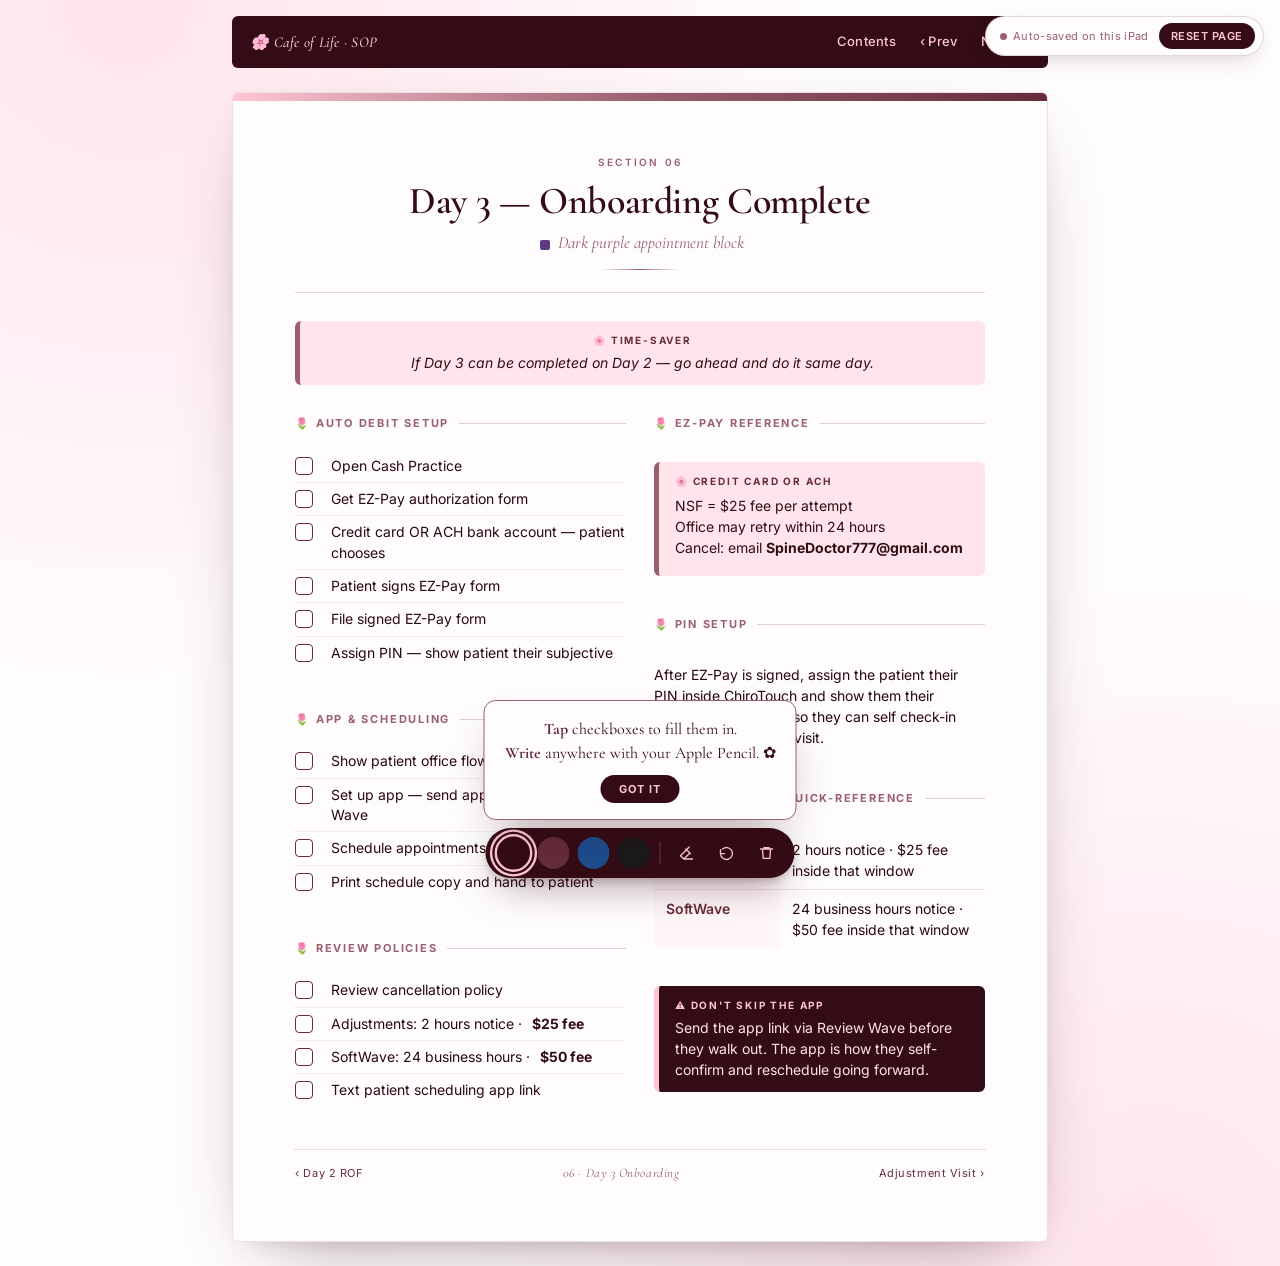
==== 06-day-3.html @ a01eae37 "Initial commit: Cafe of Life Chiropractic SOP binder Fillable per-page SOP website extracted from th" ====
<!DOCTYPE html>
<html lang="en">
<head>
<meta charset="UTF-8">
<meta name="viewport" content="width=device-width, initial-scale=1.0">
<title>06 &middot; Day 3 Onboarding &middot; Cafe of Life SOP</title>
<link rel="stylesheet" href="styles.css">
</head>
<body>

<nav class="topnav">
  <span class="brand">&#127800; Cafe of Life &middot; SOP</span>
  <span class="nav-links">
    <a href="index.html">Contents</a>
    <a href="05-day-2-rof.html">&lsaquo; Prev</a>
    <a href="07-adjustment.html">Next &rsaquo;</a>
  </span>
</nav>

<section class="page">
  <header class="page-header">
    <span class="eyebrow">Section 06</span>
    <h1>Day 3 &mdash; Onboarding Complete</h1>
    <p class="subtitle"><span style="display:inline-block;width:10px;height:10px;background:#5E3A82;border-radius:2px;vertical-align:middle;margin:0 4px;"></span> Dark purple appointment block</p>
    <span class="flourish"></span>
  </header>

  <div class="callout tip" style="text-align:center;">
    <span class="label">&#127800; Time-saver</span>
    If Day 3 can be completed on Day 2 &mdash; go ahead and do it same day.
  </div>

  <div class="cols-2">
    <div class="col">
      <h3 class="sub-heading with-bar">&#127799; Auto Debit Setup</h3>
      <ul class="checklist">
        <li>Open Cash Practice</li>
        <li>Get EZ-Pay authorization form</li>
        <li>Credit card OR ACH bank account &mdash; patient chooses</li>
        <li>Patient signs EZ-Pay form</li>
        <li>File signed EZ-Pay form</li>
        <li>Assign PIN &mdash; show patient their subjective</li>
      </ul>

      <h3 class="sub-heading with-bar">&#127799; App &amp; Scheduling</h3>
      <ul class="checklist">
        <li>Show patient office flow</li>
        <li>Set up app &mdash; send app link via Review Wave</li>
        <li>Schedule appointments 1&ndash;6 months out</li>
        <li>Print schedule copy and hand to patient</li>
      </ul>

      <h3 class="sub-heading with-bar">&#127799; Review Policies</h3>
      <ul class="checklist">
        <li>Review cancellation policy</li>
        <li>Adjustments: 2 hours notice &middot; <strong class="plum">$25 fee</strong></li>
        <li>SoftWave: 24 business hours &middot; <strong class="plum">$50 fee</strong></li>
        <li>Text patient scheduling app link</li>
      </ul>
    </div>

    <div class="col">
      <h3 class="sub-heading with-bar">&#127799; EZ-Pay Reference</h3>
      <div class="callout tip">
        <span class="label">&#127800; Credit Card OR ACH</span>
        <p style="margin:6px 0; font-style:normal;">
          NSF = $25 fee per attempt<br>
          Office may retry within 24 hours<br>
          Cancel: email <strong>SpineDoctor777@gmail.com</strong>
        </p>
      </div>

      <h3 class="sub-heading with-bar">&#127799; PIN Setup</h3>
      <p style="font-size:14px; color:var(--ink);">
        After EZ-Pay is signed, assign the patient their PIN inside ChiroTouch and show them their subjective input flow so they can self check-in starting on their next visit.
      </p>

      <h3 class="sub-heading with-bar">&#127799; Cancellation Quick-Reference</h3>
      <table class="info-table">
        <tr><th>Adjustment</th><td>2 hours notice &middot; $25 fee inside that window</td></tr>
        <tr><th>SoftWave</th><td>24 business hours notice &middot; $50 fee inside that window</td></tr>
      </table>

      <div class="callout warn" style="margin-top:14px;">
        <span class="label">&#9888; Don't skip the app</span>
        Send the app link via Review Wave before they walk out. The app is how they self-confirm and reschedule going forward.
      </div>
    </div>
  </div>

  <div class="page-footer">
    <a class="nav-link-back" href="05-day-2-rof.html">&lsaquo; Day 2 ROF</a>
    <span class="page-num">06 &middot; Day 3 Onboarding</span>
    <a href="07-adjustment.html">Adjustment Visit &rsaquo;</a>
  </div>
</section>

<script src="form.js" defer></script>
</body>
</html>
---- styles.css ----
/* ===========================================================
   Cafe of Life Chiropractic & Wellness — SOP Shared Styles
   Palette: #FFC5D3 (pink), #99606E (rose), #662C39 (burgundy), #330C15 (deep plum)
   =========================================================== */

@import url('https://fonts.googleapis.com/css2?family=Cormorant+Garamond:wght@400;500;600;700&family=Inter:wght@400;500;600;700&family=Caveat:wght@500;700&display=swap');

:root {
  --pink: #FFC5D3;
  --pink-soft: #FFE4EC;
  --pink-paper: #FFF6F8;
  --rose: #99606E;
  --burgundy: #662C39;
  --plum: #330C15;
  --ink: #2A0810;
  --paper: #FFFCFD;

  --serif: 'Cormorant Garamond', 'Playfair Display', Georgia, serif;
  --sans: 'Inter', -apple-system, BlinkMacSystemFont, 'Segoe UI', sans-serif;
  --script: 'Caveat', cursive;
}

* {
  box-sizing: border-box;
}

html {
  -webkit-font-smoothing: antialiased;
  -moz-osx-font-smoothing: grayscale;
}

body {
  margin: 0;
  padding: 0;
  font-family: var(--sans);
  color: var(--ink);
  background:
    radial-gradient(circle at 10% 0%, var(--pink-soft) 0%, transparent 40%),
    radial-gradient(circle at 90% 100%, var(--pink-soft) 0%, transparent 40%),
    var(--paper);
  line-height: 1.5;
  font-size: 15px;
}

/* ---------- PAGE LAYOUT (a single printable card per file) ---------- */
.page {
  max-width: 8.5in;
  min-height: 11in;
  margin: 24px auto;
  padding: 0.6in 0.65in;
  background: var(--paper);
  border: 1px solid rgba(102, 44, 57, 0.12);
  box-shadow: 0 30px 80px -40px rgba(51, 12, 21, 0.45),
              0 10px 30px -20px rgba(51, 12, 21, 0.25);
  position: relative;
  border-radius: 6px;
  overflow: hidden;
}

.page::before {
  content: "";
  position: absolute;
  top: 0;
  left: 0;
  right: 0;
  height: 8px;
  background: linear-gradient(90deg, var(--pink) 0%, var(--rose) 50%, var(--burgundy) 100%);
}

/* ---------- TOP NAVIGATION ---------- */
.topnav {
  max-width: 8.5in;
  margin: 16px auto 0;
  padding: 12px 18px;
  display: flex;
  justify-content: space-between;
  align-items: center;
  background: var(--plum);
  color: var(--pink);
  border-radius: 6px;
  font-family: var(--sans);
  font-size: 13px;
  font-weight: 500;
  letter-spacing: 0.02em;
}

.topnav a {
  color: var(--pink);
  text-decoration: none;
  padding: 4px 10px;
  border-radius: 4px;
  transition: background 0.15s ease;
}

.topnav a:hover {
  background: var(--burgundy);
  color: var(--pink-soft);
}

.topnav .brand {
  font-family: var(--serif);
  font-style: italic;
  font-size: 15px;
  font-weight: 500;
}

.topnav .nav-links {
  display: flex;
  gap: 4px;
}

/* ---------- HEADERS ---------- */
.page-header {
  text-align: center;
  margin: 0 0 28px;
  padding-bottom: 22px;
  border-bottom: 1px solid rgba(102, 44, 57, 0.18);
}

.page-header .eyebrow {
  display: inline-block;
  font-family: var(--sans);
  font-size: 10px;
  font-weight: 600;
  letter-spacing: 0.22em;
  text-transform: uppercase;
  color: var(--rose);
  margin-bottom: 10px;
}

.page-header h1 {
  font-family: var(--serif);
  font-weight: 600;
  font-size: 38px;
  line-height: 1.15;
  margin: 0 0 6px;
  color: var(--plum);
  letter-spacing: -0.01em;
}

.page-header .subtitle {
  font-family: var(--serif);
  font-style: italic;
  font-size: 17px;
  color: var(--rose);
  margin: 0;
}

.page-header .flourish {
  display: block;
  margin: 14px auto 0;
  width: 80px;
  height: 1px;
  background: linear-gradient(90deg, transparent, var(--rose), transparent);
}

/* ---------- SECTION HEADINGS ---------- */
h2.section-heading {
  font-family: var(--serif);
  font-size: 22px;
  font-weight: 600;
  color: var(--burgundy);
  margin: 26px 0 12px;
  padding-bottom: 6px;
  border-bottom: 1px dotted rgba(153, 96, 110, 0.5);
  display: flex;
  align-items: baseline;
  gap: 10px;
}

h2.section-heading .icon {
  color: var(--pink);
  filter: drop-shadow(0 0 1px var(--rose));
}

h3.sub-heading {
  font-family: var(--sans);
  font-size: 11px;
  font-weight: 700;
  letter-spacing: 0.16em;
  text-transform: uppercase;
  color: var(--rose);
  margin: 18px 0 8px;
}

h3.sub-heading.with-bar {
  display: flex;
  align-items: center;
  gap: 10px;
}

h3.sub-heading.with-bar::after {
  content: "";
  flex: 1;
  height: 1px;
  background: rgba(153, 96, 110, 0.3);
}

/* ---------- TWO-COLUMN LAYOUT ---------- */
.cols-2 {
  display: grid;
  grid-template-columns: 1fr 1fr;
  gap: 28px;
}

.cols-2 > .col {
  display: flex;
  flex-direction: column;
  gap: 10px;
}

/* ---------- INFO TABLE (key-value) ---------- */
.info-table {
  width: 100%;
  border-collapse: collapse;
  font-size: 14px;
  margin: 6px 0 14px;
}

.info-table th,
.info-table td {
  padding: 8px 12px;
  text-align: left;
  vertical-align: top;
  border-bottom: 1px solid rgba(102, 44, 57, 0.12);
}

.info-table th {
  font-family: var(--sans);
  font-weight: 600;
  color: var(--burgundy);
  width: 38%;
  background: var(--pink-paper);
}

.info-table tr:last-child th,
.info-table tr:last-child td {
  border-bottom: none;
}

.info-table.fees th,
.info-table.fees td {
  padding: 7px 12px;
}

.info-table.fees td:last-child {
  text-align: right;
  font-weight: 700;
  color: var(--plum);
  font-variant-numeric: tabular-nums;
}

/* ---------- CHECKLIST ---------- */
.checklist {
  list-style: none;
  padding: 0;
  margin: 0 0 14px;
}

.checklist li {
  display: flex;
  align-items: flex-start;
  gap: 10px;
  padding: 6px 0;
  border-bottom: 1px dotted rgba(153, 96, 110, 0.22);
  font-size: 14px;
  line-height: 1.45;
}

.checklist li:last-child {
  border-bottom: none;
}

.checklist li::before {
  content: "";
  flex: 0 0 14px;
  width: 14px;
  height: 14px;
  margin-top: 3px;
  border: 1.5px solid var(--burgundy);
  border-radius: 3px;
  background: var(--paper);
}

.checklist.numbered {
  counter-reset: step;
}

.checklist.numbered li {
  counter-increment: step;
}

.checklist.numbered li::before {
  content: counter(step);
  display: flex;
  align-items: center;
  justify-content: center;
  font-family: var(--serif);
  font-weight: 600;
  font-size: 11px;
  color: var(--paper);
  background: var(--burgundy);
  border-color: var(--burgundy);
  border-radius: 50%;
}

/* ---------- CALLOUTS ---------- */
.callout {
  border-radius: 6px;
  padding: 12px 16px;
  margin: 12px 0;
  font-size: 14px;
  line-height: 1.5;
}

.callout strong {
  font-weight: 700;
}

.callout.warn {
  background: var(--plum);
  color: var(--pink-soft);
  border-left: 5px solid var(--pink);
}

.callout.warn .label {
  font-family: var(--sans);
  font-size: 10px;
  font-weight: 700;
  letter-spacing: 0.18em;
  text-transform: uppercase;
  color: var(--pink);
  display: block;
  margin-bottom: 4px;
}

.callout.tip {
  background: var(--pink-soft);
  color: var(--plum);
  border-left: 5px solid var(--rose);
  font-style: italic;
}

.callout.tip .label {
  font-family: var(--sans);
  font-size: 10px;
  font-weight: 700;
  letter-spacing: 0.18em;
  text-transform: uppercase;
  font-style: normal;
  color: var(--burgundy);
  display: block;
  margin-bottom: 4px;
}

.callout.script {
  background: var(--paper);
  border: 1.5px solid var(--rose);
  border-radius: 6px;
  padding: 14px 18px;
  margin: 12px 0;
  position: relative;
}

.callout.script .label {
  font-family: var(--sans);
  font-size: 10px;
  font-weight: 700;
  letter-spacing: 0.18em;
  text-transform: uppercase;
  color: var(--burgundy);
  display: block;
  margin-bottom: 6px;
}

.callout.script p,
.callout.script .quote {
  font-family: var(--serif);
  font-style: italic;
  font-size: 16px;
  color: var(--plum);
  margin: 4px 0;
  line-height: 1.4;
}

.callout.script .quote::before {
  content: "\201C";
  color: var(--rose);
}

.callout.script .quote::after {
  content: "\201D";
  color: var(--rose);
}

/* ---------- STEP BLOCK ---------- */
.step {
  margin: 14px 0;
}

.step-label {
  display: inline-block;
  font-family: var(--serif);
  font-style: italic;
  font-size: 16px;
  font-weight: 600;
  color: var(--burgundy);
  margin-bottom: 6px;
}

.step-label .step-num {
  display: inline-flex;
  align-items: center;
  justify-content: center;
  width: 22px;
  height: 22px;
  border-radius: 50%;
  background: var(--burgundy);
  color: var(--paper);
  font-family: var(--sans);
  font-style: normal;
  font-weight: 600;
  font-size: 12px;
  margin-right: 8px;
}

/* ---------- COLOR CHIP TABLE ---------- */
.color-table {
  width: 100%;
  border-collapse: collapse;
  font-size: 13px;
}

.color-table th,
.color-table td {
  padding: 7px 10px;
  text-align: left;
  border-bottom: 1px solid rgba(102, 44, 57, 0.12);
  vertical-align: middle;
}

.color-table th {
  background: var(--pink-paper);
  color: var(--burgundy);
  font-weight: 600;
  font-size: 11px;
  letter-spacing: 0.1em;
  text-transform: uppercase;
}

.chip {
  display: inline-block;
  width: 22px;
  height: 16px;
  border-radius: 3px;
  border: 1px solid rgba(0,0,0,0.15);
  vertical-align: middle;
}

.chip-green { background: #6ABF7A; }
.chip-blue { background: #6FA7D9; }
.chip-lightblue { background: #B3D9F2; }
.chip-red { background: #D9534F; }
.chip-darkpurple { background: #5E3A82; }
.chip-purple { background: #9168C4; }
.chip-yellow { background: #F4D35E; }
.chip-orange { background: #E58B4A; }
.chip-grey { background: #B5B5B5; }
.chip-pink { background: var(--pink); }

.alert-tag {
  display: inline-block;
  padding: 2px 8px;
  border-radius: 3px;
  font-family: var(--sans);
  font-size: 11px;
  font-weight: 700;
  letter-spacing: 0.05em;
}

.alert-green { color: #2E8B3F; }
.alert-orange { color: #B7591E; }
.alert-whitered { background: #fff; color: #D9534F; border: 1px solid rgba(0,0,0,0.12); padding: 2px 8px; border-radius: 3px;}
.alert-yellowred { background: #F4D35E; color: #D9534F; padding: 2px 8px; border-radius: 3px; }
.alert-blackred { background: #1d1d1d; color: #ff6868; padding: 2px 8px; border-radius: 3px; }
.alert-greyblock { background: #B5B5B5; color: #fff; padding: 2px 8px; border-radius: 3px; }
.alert-greyred { background: #B5B5B5; color: #D9534F; padding: 2px 8px; border-radius: 3px; }

/* ---------- DECORATIVE FLOWER STRIPE ---------- */
.flower-divider {
  display: flex;
  align-items: center;
  gap: 14px;
  margin: 22px 0 14px;
  color: var(--rose);
}

.flower-divider::before,
.flower-divider::after {
  content: "";
  flex: 1;
  height: 1px;
  background: linear-gradient(90deg, transparent, var(--rose), transparent);
}

.flower-divider span {
  font-size: 14px;
}

/* ---------- COVER (index) ---------- */
.cover {
  text-align: center;
  padding: 1.4in 0.65in;
  min-height: 11in;
  display: flex;
  flex-direction: column;
  justify-content: center;
  align-items: center;
  gap: 28px;
}

.cover .mark {
  font-size: 56px;
  color: var(--pink);
  filter: drop-shadow(0 2px 6px rgba(102,44,57,0.25));
}

.cover h1 {
  font-family: var(--serif);
  font-weight: 600;
  font-size: 56px;
  line-height: 1.05;
  letter-spacing: -0.01em;
  color: var(--plum);
  margin: 0;
}

.cover .h1-em {
  display: block;
  font-style: italic;
  font-size: 38px;
  font-weight: 500;
  color: var(--burgundy);
  margin-top: 4px;
}

.cover .tagline {
  font-family: var(--serif);
  font-style: italic;
  font-size: 22px;
  color: var(--rose);
  margin: 0;
}

.cover .meta {
  font-family: var(--sans);
  font-size: 13px;
  color: var(--burgundy);
  letter-spacing: 0.02em;
  line-height: 1.8;
  margin-top: 12px;
}

.cover .meta strong { color: var(--plum); font-weight: 600; }

.cover .badge {
  display: inline-block;
  padding: 6px 16px;
  background: var(--plum);
  color: var(--pink);
  font-family: var(--sans);
  font-size: 10px;
  font-weight: 700;
  letter-spacing: 0.2em;
  text-transform: uppercase;
  border-radius: 999px;
}

/* ---------- TABLE OF CONTENTS GRID ---------- */
.toc {
  display: grid;
  grid-template-columns: 1fr 1fr;
  gap: 14px 24px;
  margin-top: 24px;
}

.toc a {
  display: flex;
  align-items: center;
  gap: 12px;
  padding: 14px 16px;
  text-decoration: none;
  background: var(--paper);
  border: 1px solid rgba(102, 44, 57, 0.15);
  border-radius: 6px;
  color: var(--plum);
  font-family: var(--sans);
  font-size: 14px;
  font-weight: 500;
  transition: all 0.15s ease;
  position: relative;
  overflow: hidden;
}

.toc a::before {
  content: "";
  position: absolute;
  left: 0;
  top: 0;
  bottom: 0;
  width: 4px;
  background: var(--pink);
  transition: width 0.15s ease, background 0.15s ease;
}

.toc a:hover {
  border-color: var(--burgundy);
  transform: translateX(2px);
  box-shadow: 0 4px 12px -6px rgba(102, 44, 57, 0.3);
}

.toc a:hover::before {
  width: 6px;
  background: var(--burgundy);
}

.toc .toc-num {
  font-family: var(--serif);
  font-style: italic;
  font-size: 18px;
  color: var(--rose);
  font-weight: 600;
  min-width: 28px;
}

.toc .toc-title {
  flex: 1;
}

.toc .toc-sub {
  display: block;
  font-size: 11px;
  font-weight: 400;
  color: var(--rose);
  margin-top: 2px;
  letter-spacing: 0.02em;
}

/* ---------- PAGE FOOTER ---------- */
.page-footer {
  margin-top: 28px;
  padding-top: 14px;
  border-top: 1px dotted rgba(153, 96, 110, 0.4);
  display: flex;
  justify-content: space-between;
  align-items: center;
  font-family: var(--sans);
  font-size: 11px;
  color: var(--rose);
  letter-spacing: 0.05em;
}

.page-footer .page-num {
  font-family: var(--serif);
  font-style: italic;
  font-size: 13px;
}

.page-footer a {
  color: var(--burgundy);
  text-decoration: none;
}

.page-footer a:hover {
  text-decoration: underline;
}

/* ---------- HUDDLE / FORM TABLE ---------- */
.huddle-table {
  width: 100%;
  border-collapse: collapse;
  font-size: 11px;
  margin-top: 10px;
}

.huddle-table th,
.huddle-table td {
  border: 1px solid rgba(102, 44, 57, 0.4);
  padding: 6px 6px;
  text-align: left;
  height: 26px;
}

.huddle-table th {
  background: var(--pink-paper);
  color: var(--burgundy);
  font-family: var(--sans);
  font-weight: 700;
  font-size: 10px;
  letter-spacing: 0.06em;
  text-transform: uppercase;
}

.huddle-table td {
  background: var(--paper);
}

.huddle-header {
  display: grid;
  grid-template-columns: 1fr 1fr 2fr;
  gap: 12px;
  margin: 12px 0;
  font-family: var(--sans);
  font-size: 12px;
  color: var(--burgundy);
  font-weight: 600;
}

.huddle-header div {
  border-bottom: 1px solid var(--rose);
  padding-bottom: 4px;
}

/* ---------- DEPOSIT TABLE ---------- */
.deposit-yes {
  color: #2E8B3F;
  font-weight: 700;
}

.deposit-no {
  color: #B23B3B;
  font-weight: 700;
}

/* ---------- INLINE EMPHASIS ---------- */
em.pink { color: var(--rose); font-style: normal; font-weight: 600; }
strong.burgundy { color: var(--burgundy); }
strong.plum { color: var(--plum); }

/* ===========================================================
   FORM MODE — real checkboxes, text inputs, contenteditable
   =========================================================== */

input.sop-check {
  -webkit-appearance: none;
  appearance: none;
  width: 18px;
  height: 18px;
  margin: 1px 8px 0 0;
  border: 1.8px solid var(--burgundy);
  border-radius: 4px;
  background: var(--paper);
  flex: 0 0 18px;
  cursor: pointer;
  display: inline-flex;
  align-items: center;
  justify-content: center;
  transition: background 0.12s ease, transform 0.08s ease;
  position: relative;
}

input.sop-check:hover {
  background: var(--pink-soft);
}

input.sop-check:active {
  transform: scale(0.92);
}

input.sop-check:checked {
  background: var(--burgundy);
  border-color: var(--burgundy);
}

input.sop-check:checked::after {
  content: "";
  position: absolute;
  left: 4px;
  top: 0px;
  width: 6px;
  height: 11px;
  border: solid var(--pink);
  border-width: 0 2.5px 2.5px 0;
  transform: rotate(45deg);
}

input.sop-check:focus-visible {
  outline: 2px solid var(--rose);
  outline-offset: 2px;
}

.checklist li.with-checkbox::before {
  display: none;
}

.checklist li.with-checkbox {
  padding-left: 0;
}

.checklist li.checked {
  color: rgba(51, 12, 21, 0.5);
}

.checklist li.checked > *:not(input) {
  text-decoration: line-through;
  text-decoration-color: var(--rose);
}

/* Text inputs (Caveat handwriting feel) */
input.sop-text,
textarea.sop-text {
  font-family: var(--script);
  font-size: 22px;
  color: var(--plum);
  background: transparent;
  border: none;
  border-bottom: 1.5px dashed var(--rose);
  padding: 2px 6px;
  outline: none;
  width: 100%;
  box-sizing: border-box;
  transition: border-color 0.15s ease, background 0.15s ease;
}

input.sop-text:focus,
textarea.sop-text:focus {
  border-bottom-color: var(--burgundy);
  background: rgba(255, 197, 211, 0.18);
  border-bottom-style: solid;
}

textarea.sop-text {
  min-height: 60px;
  border: 1.5px dashed var(--rose);
  border-radius: 4px;
  resize: vertical;
}

/* Contenteditable */
[contenteditable="true"] {
  outline: none;
  font-family: var(--script);
  color: var(--plum);
  font-size: 18px;
  line-height: 1.3;
  min-height: 1em;
  border-radius: 3px;
  transition: background 0.12s ease, box-shadow 0.12s ease;
}

[contenteditable="true"]:hover {
  background: rgba(255, 197, 211, 0.18);
}

[contenteditable="true"]:focus {
  background: rgba(255, 197, 211, 0.32);
  box-shadow: inset 0 0 0 1.5px var(--rose);
}

.huddle-table td[contenteditable="true"] {
  font-size: 13px;
  min-height: 26px;
  padding: 4px 6px;
}

/* ===========================================================
   PENCIL CANVAS LAYER
   =========================================================== */

.page {
  position: relative; /* anchor for canvas */
  touch-action: manipulation; /* avoid double-tap zoom interfering */
}

.pencil-layer {
  position: absolute;
  top: 0;
  left: 0;
  width: 100%;
  height: 100%;
  pointer-events: none; /* finger taps pass through to form */
  touch-action: none;
  z-index: 5;
}

/* ===========================================================
   FLOATING TOOLBAR (Apple Pencil controls)
   =========================================================== */

.sop-toolbar {
  position: fixed;
  bottom: 22px;
  left: 50%;
  transform: translateX(-50%);
  background: var(--plum);
  padding: 9px 12px;
  border-radius: 999px;
  display: flex;
  align-items: center;
  gap: 8px;
  box-shadow: 0 14px 40px -12px rgba(51, 12, 21, 0.55),
              0 4px 12px -4px rgba(51, 12, 21, 0.35);
  z-index: 200;
  font-family: var(--sans);
}

.sop-toolbar button {
  width: 32px;
  height: 32px;
  border-radius: 50%;
  border: 2px solid transparent;
  cursor: pointer;
  display: inline-flex;
  align-items: center;
  justify-content: center;
  padding: 0;
  transition: transform 0.1s ease, border-color 0.12s ease, background 0.12s ease;
  color: var(--pink);
}

.sop-toolbar .tb-color {
  background: var(--c);
}

.sop-toolbar .tb-color.active {
  border-color: var(--pink);
  transform: scale(1.18);
  box-shadow: 0 0 0 2px var(--plum), 0 0 0 4px var(--pink);
}

.sop-toolbar .tb-sep {
  width: 1px;
  height: 22px;
  background: rgba(255, 197, 211, 0.25);
  margin: 0 2px;
}

.sop-toolbar .tb-eraser,
.sop-toolbar .tb-undo,
.sop-toolbar .tb-clear {
  background: transparent;
  color: var(--pink);
}

.sop-toolbar .tb-eraser:hover,
.sop-toolbar .tb-undo:hover,
.sop-toolbar .tb-clear:hover {
  background: var(--burgundy);
}

.sop-toolbar .tb-eraser.active {
  background: var(--burgundy);
  color: var(--paper);
  box-shadow: 0 0 0 2px var(--pink);
}

/* ===========================================================
   AUTO-SAVE BAR
   =========================================================== */

.sop-savebar {
  position: fixed;
  top: 16px;
  right: 16px;
  background: var(--paper);
  border: 1px solid rgba(102, 44, 57, 0.18);
  border-radius: 999px;
  padding: 6px 8px 6px 14px;
  display: flex;
  align-items: center;
  gap: 10px;
  z-index: 200;
  font-family: var(--sans);
  font-size: 11px;
  color: var(--rose);
  box-shadow: 0 8px 24px -10px rgba(51, 12, 21, 0.25);
}

.sb-status {
  display: inline-flex;
  align-items: center;
  gap: 6px;
  letter-spacing: 0.03em;
}

.sb-status .dot {
  width: 7px;
  height: 7px;
  border-radius: 50%;
  background: var(--rose);
  transition: background 0.18s ease, transform 0.18s ease;
}

.sb-status.saved .dot {
  background: #6ABF7A;
  transform: scale(1.4);
}

.sb-reset {
  font-family: var(--sans);
  font-size: 11px;
  font-weight: 600;
  letter-spacing: 0.05em;
  color: var(--pink);
  background: var(--plum);
  border: none;
  border-radius: 999px;
  padding: 6px 12px;
  cursor: pointer;
  text-transform: uppercase;
}

.sb-reset:hover {
  background: var(--burgundy);
}

/* ===========================================================
   FIRST-RUN HINT
   =========================================================== */

.sop-hint {
  position: fixed;
  bottom: 80px;
  left: 50%;
  transform: translateX(-50%);
  max-width: 320px;
  background: var(--paper);
  color: var(--plum);
  font-family: var(--serif);
  font-size: 16px;
  line-height: 1.5;
  padding: 16px 20px;
  border-radius: 12px;
  border: 1.5px solid var(--rose);
  box-shadow: 0 20px 50px -20px rgba(51, 12, 21, 0.45);
  text-align: center;
  z-index: 250;
}

.sop-hint strong {
  color: var(--burgundy);
}

.hint-dismiss {
  margin-top: 10px;
  background: var(--plum);
  color: var(--pink);
  border: none;
  border-radius: 999px;
  padding: 7px 18px;
  font-family: var(--sans);
  font-size: 11px;
  font-weight: 700;
  letter-spacing: 0.1em;
  text-transform: uppercase;
  cursor: pointer;
}

/* ===========================================================
   HUDDLE SHEET FORM HEADER
   =========================================================== */

.huddle-header label {
  display: block;
  font-family: var(--sans);
  font-size: 11px;
  font-weight: 700;
  letter-spacing: 0.1em;
  text-transform: uppercase;
  color: var(--burgundy);
  margin-bottom: 2px;
}

.huddle-header input.sop-text {
  font-size: 18px;
  padding: 2px 4px;
}

/* ---------- PRINT STYLES ---------- */
@page {
  size: letter;
  margin: 0.45in;
}

@media print {
  body {
    background: white;
    font-size: 11pt;
  }

  .topnav,
  .page-footer .nav-link-back,
  .sop-toolbar,
  .sop-savebar,
  .sop-hint {
    display: none !important;
  }

  .pencil-layer {
    position: absolute;
    /* keep handwritten notes when printing */
  }

  input.sop-check {
    -webkit-print-color-adjust: exact;
    print-color-adjust: exact;
  }

  input.sop-text,
  textarea.sop-text,
  [contenteditable="true"] {
    border-color: transparent !important;
    background: transparent !important;
    box-shadow: none !important;
  }

  .page {
    margin: 0;
    padding: 0;
    border: none;
    box-shadow: none;
    border-radius: 0;
    max-width: 100%;
    min-height: auto;
  }

  .page::before {
    height: 6px;
  }

  .page-header h1 {
    font-size: 28pt;
  }

  h2.section-heading {
    font-size: 16pt;
  }

  .cover h1 {
    font-size: 44pt;
  }

  .callout, .checklist li, .info-table tr {
    page-break-inside: avoid;
  }

  a {
    color: var(--plum) !important;
    text-decoration: none !important;
  }
}
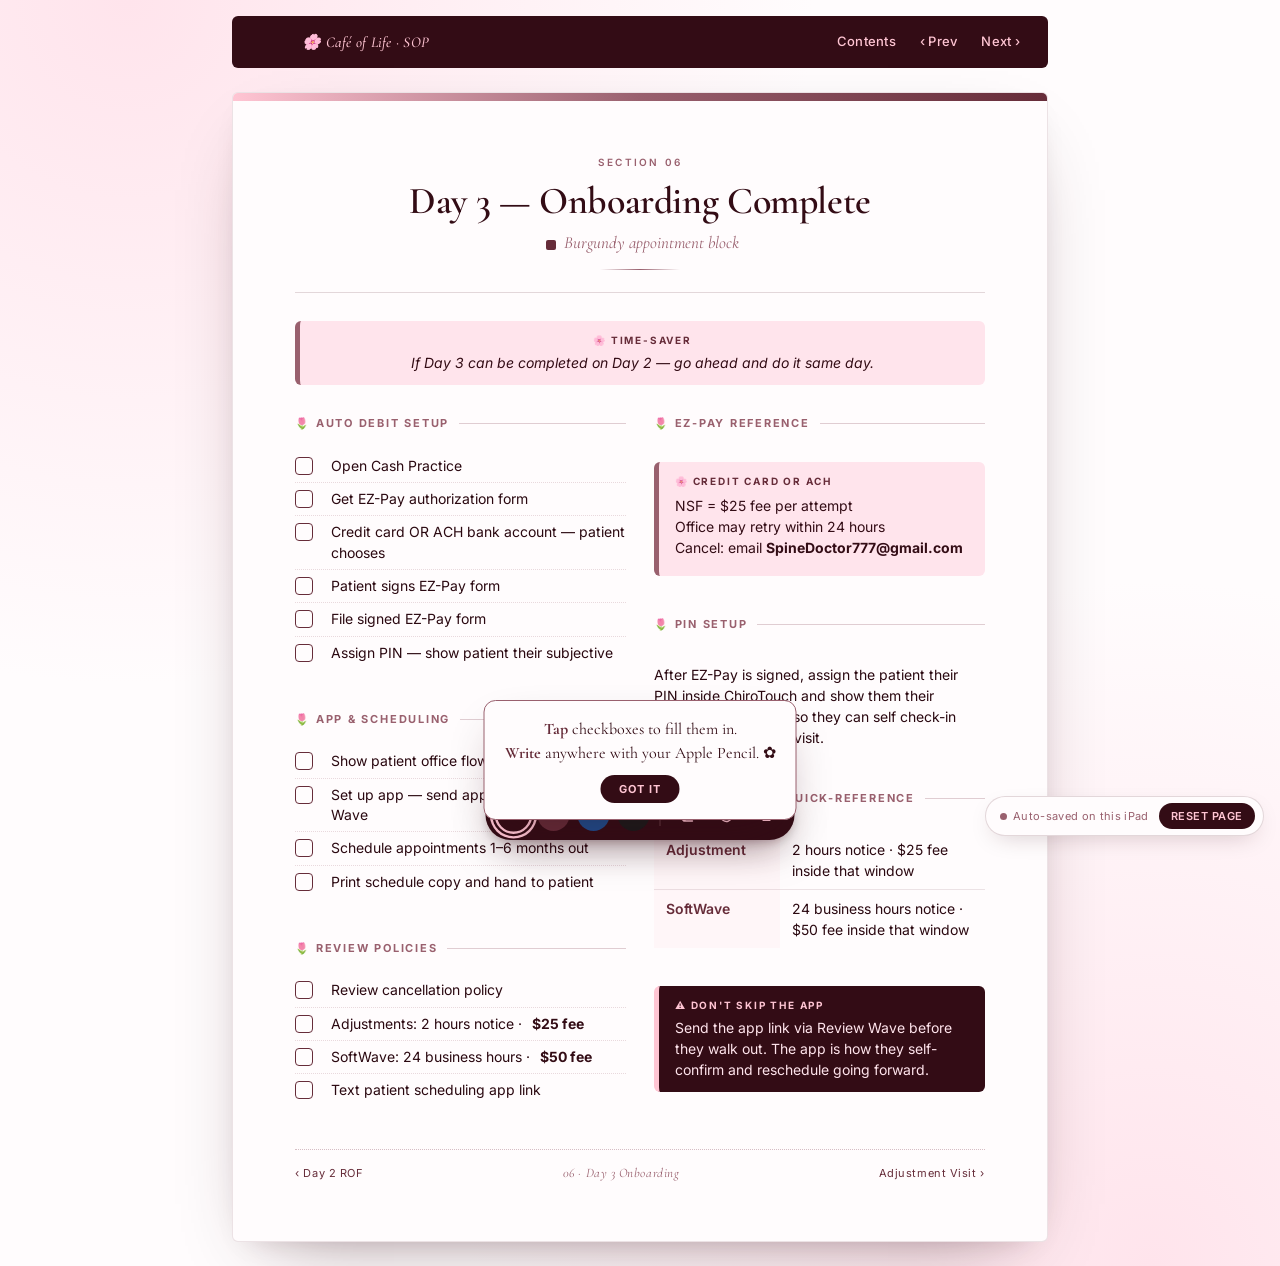
==== commit 51a5f234: "Appointment colors: brown for New Injury/Reactivation, burgundy for Day 3 - New Injury / Reactivatio" ====
--- a/06-day-3.html
+++ b/06-day-3.html
@@ -2,14 +2,14 @@
 <html lang="en">
 <head>
 <meta charset="UTF-8">
-<meta name="viewport" content="width=device-width, initial-scale=1.0">
-<title>06 &middot; Day 3 Onboarding &middot; Cafe of Life SOP</title>
+<meta name="viewport" content="width=device-width, initial-scale=1.0, viewport-fit=cover">
+<title>06 &middot; Day 3 Onboarding &middot; Café of Life SOP</title>
 <link rel="stylesheet" href="styles.css">
 </head>
 <body>
 
 <nav class="topnav">
-  <span class="brand">&#127800; Cafe of Life &middot; SOP</span>
+  <span class="brand">&#127800; Café of Life &middot; SOP</span>
   <span class="nav-links">
     <a href="index.html">Contents</a>
     <a href="05-day-2-rof.html">&lsaquo; Prev</a>
@@ -21,7 +21,7 @@
   <header class="page-header">
     <span class="eyebrow">Section 06</span>
     <h1>Day 3 &mdash; Onboarding Complete</h1>
-    <p class="subtitle"><span style="display:inline-block;width:10px;height:10px;background:#5E3A82;border-radius:2px;vertical-align:middle;margin:0 4px;"></span> Dark purple appointment block</p>
+    <p class="subtitle"><span style="display:inline-block;width:10px;height:10px;background:#662C39;border-radius:2px;vertical-align:middle;margin:0 4px;"></span> Burgundy appointment block</p>
     <span class="flourish"></span>
   </header>
 
--- a/styles.css
+++ b/styles.css
@@ -1,5 +1,5 @@
 /* ===========================================================
-   Cafe of Life Chiropractic & Wellness — SOP Shared Styles
+   Café of Life Chiropractic & Wellness — SOP Shared Styles
    Palette: #FFC5D3 (pink), #99606E (rose), #662C39 (burgundy), #330C15 (deep plum)
    =========================================================== */
 
@@ -71,7 +71,7 @@
 .topnav {
   max-width: 8.5in;
   margin: 16px auto 0;
-  padding: 12px 18px;
+  padding: 12px 18px 12px 70px; /* leave room for the fixed hamburger button */
   display: flex;
   justify-content: space-between;
   align-items: center;
@@ -196,17 +196,54 @@
   background: rgba(153, 96, 110, 0.3);
 }
 
-/* ---------- TWO-COLUMN LAYOUT ---------- */
+/* ---------- COLUMN LAYOUTS ---------- */
 .cols-2 {
   display: grid;
   grid-template-columns: 1fr 1fr;
   gap: 28px;
 }
 
-.cols-2 > .col {
+.cols-3 {
+  display: grid;
+  grid-template-columns: 1fr 1fr 1fr;
+  gap: 18px;
+}
+
+.cols-2 > .col,
+.cols-3 > .col {
   display: flex;
   flex-direction: column;
   gap: 10px;
+}
+
+/* Compact reference tables (huddle sheet) */
+.color-table.compact th,
+.color-table.compact td {
+  padding: 3px 6px;
+  font-size: 11px;
+  line-height: 1.25;
+}
+
+.color-table.compact .chip {
+  width: 18px;
+  height: 12px;
+}
+
+.color-table.compact .alert-tag,
+.color-table.compact .alert-whitered,
+.color-table.compact .alert-yellowred,
+.color-table.compact .alert-blackred,
+.color-table.compact .alert-greyblock,
+.color-table.compact .alert-greyred {
+  font-size: 9.5px;
+  padding: 1px 5px;
+  letter-spacing: 0.02em;
+}
+
+.info-table.compact th,
+.info-table.compact td {
+  padding: 3px 6px;
+  font-size: 11px;
 }
 
 /* ---------- INFO TABLE (key-value) ---------- */
@@ -461,10 +498,10 @@
 .chip-blue { background: #6FA7D9; }
 .chip-lightblue { background: #B3D9F2; }
 .chip-red { background: #D9534F; }
-.chip-darkpurple { background: #5E3A82; }
+.chip-burgundy { background: var(--burgundy); }
 .chip-purple { background: #9168C4; }
 .chip-yellow { background: #F4D35E; }
-.chip-orange { background: #E58B4A; }
+.chip-brown { background: #8B5A3C; }
 .chip-grey { background: #B5B5B5; }
 .chip-pink { background: var(--pink); }
 
@@ -889,7 +926,7 @@
 
 .sop-toolbar {
   position: fixed;
-  bottom: 22px;
+  bottom: calc(env(safe-area-inset-bottom, 0px) + 60px);
   left: 50%;
   transform: translateX(-50%);
   background: var(--plum);
@@ -960,7 +997,7 @@
 
 .sop-savebar {
   position: fixed;
-  top: 16px;
+  bottom: calc(env(safe-area-inset-bottom, 0px) + 64px);
   right: 16px;
   background: var(--paper);
   border: 1px solid rgba(102, 44, 57, 0.18);
@@ -1012,6 +1049,230 @@
 
 .sb-reset:hover {
   background: var(--burgundy);
+}
+
+/* ===========================================================
+   HAMBURGER + LEFT DRAWER
+   =========================================================== */
+
+.sop-hamburger {
+  position: fixed;
+  top: 16px;
+  left: 16px;
+  width: 44px;
+  height: 44px;
+  border-radius: 50%;
+  border: none;
+  background: var(--plum);
+  color: var(--pink);
+  cursor: pointer;
+  display: inline-flex;
+  align-items: center;
+  justify-content: center;
+  box-shadow: 0 10px 28px -10px rgba(51, 12, 21, 0.5),
+              0 2px 6px -2px rgba(51, 12, 21, 0.3);
+  z-index: 280;
+  transition: transform 0.18s ease, background 0.15s ease, opacity 0.18s ease;
+}
+
+.sop-hamburger:hover {
+  background: var(--burgundy);
+  transform: scale(1.05);
+}
+
+.sop-hamburger:active {
+  transform: scale(0.94);
+}
+
+.sop-hamburger.hidden {
+  opacity: 0;
+  pointer-events: none;
+  transform: scale(0.8) translateX(-10px);
+}
+
+.sop-backdrop {
+  position: fixed;
+  inset: 0;
+  background: rgba(51, 12, 21, 0.42);
+  backdrop-filter: blur(4px);
+  -webkit-backdrop-filter: blur(4px);
+  opacity: 0;
+  pointer-events: none;
+  transition: opacity 0.3s ease;
+  z-index: 290;
+}
+
+.sop-backdrop.open {
+  opacity: 1;
+  pointer-events: auto;
+}
+
+.sop-drawer {
+  position: fixed;
+  top: 0;
+  left: 0;
+  width: 320px;
+  max-width: 86vw;
+  height: 100vh;
+  background: var(--paper);
+  border-right: 1px solid rgba(102, 44, 57, 0.15);
+  box-shadow: 12px 0 40px -16px rgba(51, 12, 21, 0.35);
+  transform: translateX(-105%);
+  transition: transform 0.32s cubic-bezier(0.22, 0.85, 0.4, 1);
+  z-index: 300;
+  display: flex;
+  flex-direction: column;
+  font-family: var(--sans);
+}
+
+.sop-drawer::before {
+  content: "";
+  position: absolute;
+  top: 0;
+  left: 0;
+  right: 0;
+  height: 6px;
+  background: linear-gradient(90deg, var(--pink) 0%, var(--rose) 50%, var(--burgundy) 100%);
+}
+
+.sop-drawer.open {
+  transform: translateX(0);
+}
+
+.sop-drawer-head {
+  padding: 24px 22px 18px;
+  border-bottom: 1px dotted rgba(153, 96, 110, 0.4);
+  display: flex;
+  align-items: flex-start;
+  justify-content: space-between;
+  gap: 12px;
+}
+
+.drawer-brand {
+  display: flex;
+  align-items: flex-start;
+  gap: 10px;
+}
+
+.drawer-bloom {
+  font-size: 28px;
+  color: var(--pink);
+  line-height: 1;
+  filter: drop-shadow(0 1px 1px rgba(102, 44, 57, 0.2));
+}
+
+.drawer-name {
+  display: flex;
+  flex-direction: column;
+  font-family: var(--serif);
+  font-weight: 600;
+  font-size: 20px;
+  color: var(--plum);
+  line-height: 1.15;
+}
+
+.drawer-name em {
+  font-style: italic;
+  font-weight: 500;
+  font-size: 12px;
+  color: var(--rose);
+  letter-spacing: 0.02em;
+  margin-top: 2px;
+}
+
+.sop-drawer-close {
+  width: 32px;
+  height: 32px;
+  border-radius: 50%;
+  border: none;
+  background: transparent;
+  color: var(--rose);
+  cursor: pointer;
+  display: inline-flex;
+  align-items: center;
+  justify-content: center;
+  transition: background 0.15s ease, color 0.15s ease;
+}
+
+.sop-drawer-close:hover {
+  background: var(--pink-soft);
+  color: var(--plum);
+}
+
+.sop-drawer-nav {
+  flex: 1;
+  overflow-y: auto;
+  padding: 10px 14px 20px;
+  display: flex;
+  flex-direction: column;
+  gap: 2px;
+  -webkit-overflow-scrolling: touch;
+}
+
+.sop-drawer-item {
+  display: flex;
+  align-items: center;
+  gap: 14px;
+  padding: 12px 12px;
+  border-radius: 8px;
+  text-decoration: none;
+  color: var(--plum);
+  position: relative;
+  transition: background 0.15s ease, transform 0.1s ease;
+}
+
+.sop-drawer-item:hover {
+  background: var(--pink-soft);
+}
+
+.sop-drawer-item:active {
+  transform: scale(0.985);
+}
+
+.sop-drawer-item.current {
+  background: var(--pink-soft);
+  box-shadow: inset 3px 0 0 var(--burgundy);
+}
+
+.sop-drawer-item.current .drawer-num {
+  color: var(--burgundy);
+}
+
+.drawer-num {
+  font-family: var(--serif);
+  font-style: italic;
+  font-weight: 600;
+  font-size: 18px;
+  color: var(--rose);
+  min-width: 28px;
+  text-align: center;
+}
+
+.drawer-text {
+  display: flex;
+  flex-direction: column;
+  flex: 1;
+  min-width: 0;
+}
+
+.drawer-title {
+  font-family: var(--sans);
+  font-size: 14px;
+  font-weight: 600;
+  color: var(--plum);
+  letter-spacing: 0.005em;
+}
+
+.drawer-sub {
+  font-family: var(--sans);
+  font-size: 11px;
+  color: var(--rose);
+  letter-spacing: 0.02em;
+  margin-top: 2px;
+}
+
+body.sop-drawer-open {
+  overflow: hidden;
 }
 
 /* ===========================================================
@@ -1092,7 +1353,10 @@
   .page-footer .nav-link-back,
   .sop-toolbar,
   .sop-savebar,
-  .sop-hint {
+  .sop-hint,
+  .sop-hamburger,
+  .sop-backdrop,
+  .sop-drawer {
     display: none !important;
   }
 
